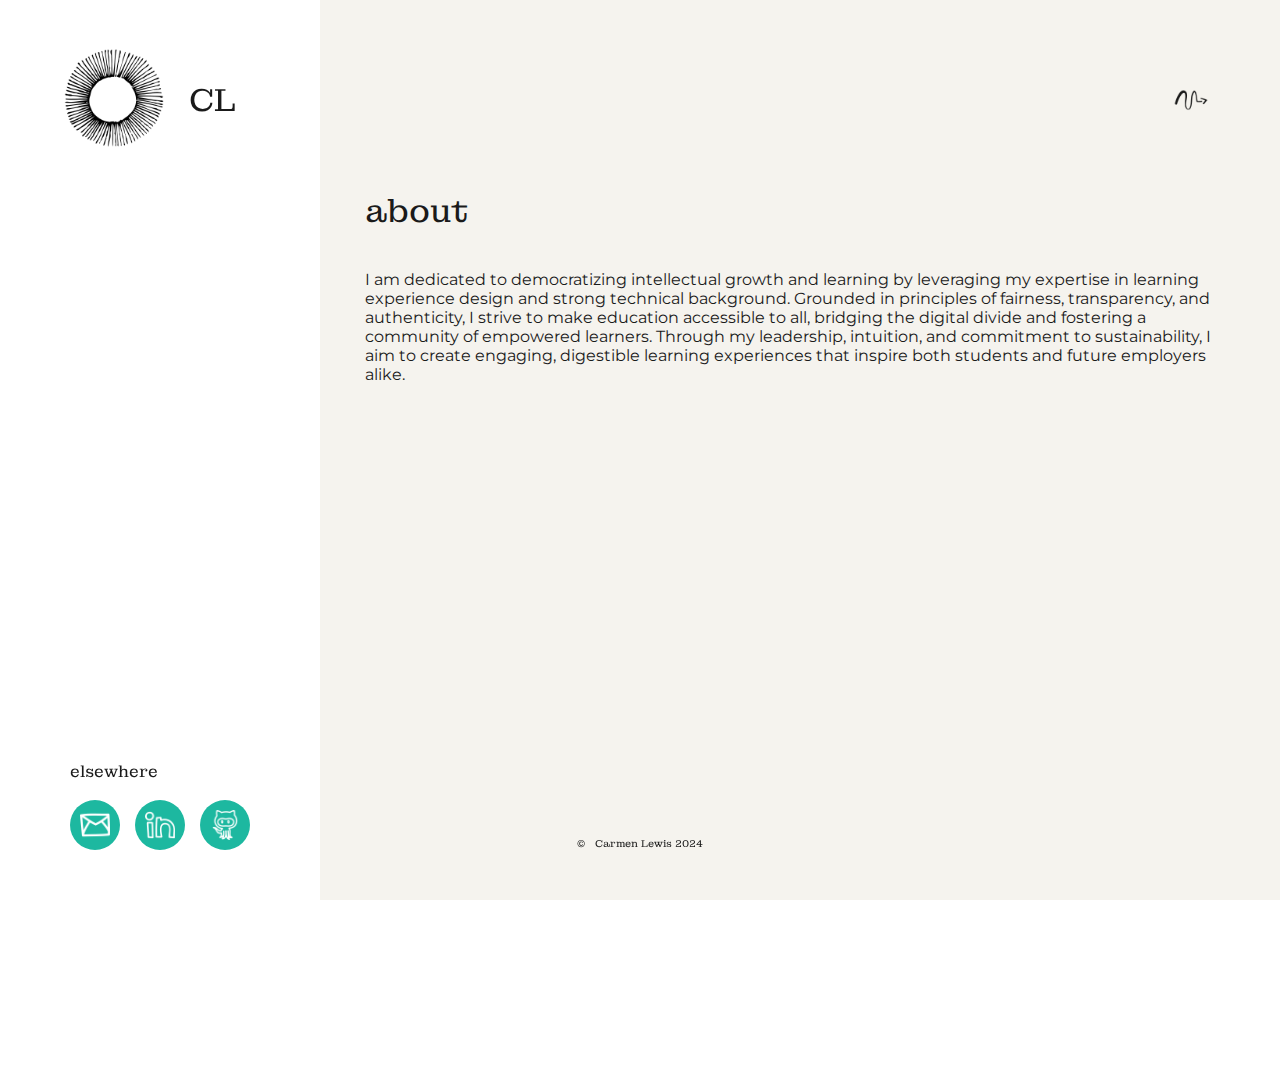
==== pages/about.html @ ff198712 "adding more pages and working on navigation" ====
<!DOCTYPE html>
<html lang="en">

<head>
    <meta charset="UTF-8">
    <meta name="viewport" content="width=device-width, initial-scale=1.0, maximum-scale=1.0, user-scalable=no">
    <title>CL</title>
    <link rel="stylesheet" href="/styles/styles.css">
</head>

<body>
    <div class="header-banner">
        <div class="header-items">
            <div class="title-container">
                <a class="main-link" href="main.html"><img src="/images/website-icon.png" class="icon"></a>
                <h1 class="title">CL</h1>
            </div>
            <div class="menu-container">
                <ul class="menu-items">
                    <li><a href="mission.html">mission</a></li>
                    <li><a href="about.html">about</a></li>
                    <li><a href="#articles">articles</a></li>
                    <li><a href="#projects">projects</a></li>
                    <li><a href="#research">research</a></li>
                </ul>
                <div class="menu-icon"></div>
            </div>
        </div>
    </div>

    <div class="main-container">
        <div class="left-main-container">
            <div class="elsewhere-container">
                <p class="accent-font">elsewhere</p>
                <div class="socials">
                    <a href="mailto:crmnlewis@gmail.com" class="socials-icon email"></a>
                    <a href="https://www.linkedin.com/in/carmenlewis/" class="socials-icon linkedin" target="_blank"></a>
                    <a href="https://github.com/Carmen-Lewis" class="socials-icon github" target="_blank"></a>
                </div>
            </div>
        </div>
    </div>

    <div class="right-section">
        <div class="full-page">
            <h1>about</h1>
            <p>I am dedicated to democratizing intellectual growth and learning by leveraging my expertise in learning experience design and strong technical background. Grounded in principles of fairness, transparency, and authenticity, I strive to make education accessible to all, bridging the digital divide and fostering a community of empowered learners. Through my leadership, intuition, and commitment to sustainability, I aim to create engaging, digestible learning experiences that inspire both students and future employers alike.</p>
        </div>
    </div>

    <div class="copyright">
        <span>&copy;</span>
        <span>Carmen Lewis 2024</span>
    </div>

    <script src="/scripts/main.js"></script>
</body>
</html>
---- styles/styles.css ----
@import url('https://fonts.googleapis.com/css2?family=Montagu+Slab:opsz,wght@16..144,100..700&family=Montserrat:ital,wght@0,100..900;1,100..900&display=swap');
@import url('https://fonts.googleapis.com/css2?family=Montserrat:ital,wght@0,100..900;1,100..900&display=swap');

:root {
    --primary-color: #FCBF49;
    --secondary-color: #D41956;
    --secondary-color-light: #EF4653;
    --accent-color: #3D3FE0;
    --accent-color-light: #1DB8A0;
    --light-color: #F5F3EE;
    --dark-color: #1A1A1A;

    --primary-font: 'Montserrat', sans-serif;
    --accent-font: 'Montagu Slab', serif;
}

body {
    margin: 0;
    padding: 0;
    height: 100%;
    overflow: hidden;
    color: var(--dark-color);
    font-family: var(--primary-font);
    background-color: white;
}

h1, h2, h3 {
    font-family: var(--accent-font); /* Use font-family property */
    font-weight: 400;
}

mark {
    background-color: var(--primary-color);
    padding: 2px;
}

.accent-font {
    font-family: var(--accent-font);
}

.type {
    color: var(--secondary-color-light);
    font-size: small;
    background-color: var(--light-color); /* Change to desired highlight color */
    padding: 0 5px;
    margin-right: 5px;
    cursor: pointer;
    transition: transform 0.3s;
    display: inline-block;

    &:hover {
        transform: scale(1.1);
    }
}

.landing-page {
    position: relative;
    height: 100vh;
    display: flex;
    align-items: center;
    justify-content: center;
}

.landing-page .left-section {
    flex: 1;
    background-color: white;
    flex-shrink: 0;
    width: 50%;
    z-index: 0;
}
    
.landing-page .right-section {
    position: absolute;
    right: 0;
    flex: 1;
    background-color: var(--light-color);
    flex-shrink: 0;
    min-height: 100%;
    z-index: 2;
    width: 50%;
    align-items: center;
    justify-content: center;
    transition: width 1s ease; /* Adjust the duration here */
}

.enter {
    display: block; /* Ensure the image is treated as a block element */
    width: auto; /* Ensure the image fills its container width */
    height: 50%; /* Maintain aspect ratio */
    z-index: 1;
    position: absolute;
    transition: transform 0.3s; /* Add transition effect */

    &:hover{
        transform: scale(1.3)
    }
}

.header-banner {
    height: 150px;
    align-items: center;
    z-index: 3;
    position: absolute;
}

.header-items {
    height: 100px;
    width: auto;
    position: fixed;
    top: 50px;
    /*left: 50px;*/
    left: 5%;
    right: 5%;
    display: flex;
    align-items: center;
    justify-content: space-between;
}

.title-container {
    height: 100px;
    display: flex;
    align-items: center;
}
    
.header-items .icon {
    width: 100px;
    height: 100px;
}

.header-items .title {
    margin-left: 25px; /* Adjust as needed */
    font-weight: normal;
}

.menu-container {
    height: 100px;
    width: auto;
    right: 0;
    display: flex;
    align-items: center;
    justify-content: flex-end;
}

.menu-items {
    display: none;
    list-style-type: none; /* Remove bullet points */
}

.menu-items.open {
    display: flex; /* Display the menu items when open */
}
            
.menu-items li {
    margin-right: 50px; /* Adjust the margin as needed */
}

.menu-items li:hover a {
    background-color: var(--secondary-color); /* Change to desired highlight color */
    transition: background-color 0.3s; /* Smooth transition */
    padding: 5px;
    color: white;
}

.menu-items a {
    font-family: var(--accent-font);
    text-decoration: none;
    color: var(--dark-color);
    padding: 5px;
}

.menu-icon {
    width: 50px;
    height: 50px;
    background-image: url('/images/menu-icon-dark.png');
    background-size: contain;
    cursor: pointer;
    transition: transform 0.3s; /* Add transition for smooth rotation */
}

.menu-icon.flip {
    transform: scaleX(-1); /* Return to original orientation when menu is open */
}

.menu-icon:hover {
    background-color: var(--secondary-color);
    border-radius: 50%;
    background-image: url('/images/menu-icon-light.png');
    background-size: contain;
}

.right-section {
    position: fixed;
    right: 0;
    top: 0;
    background-color: var(--light-color);
    min-height: 100%;
    z-index: 2;
    width: 75%;
    align-items: center;
    justify-content: center;
}

.main-container {
    z-index: 5;
    width: 100%;
    top: 180px;
    left: 5.5%;
    position: relative;
    height: 100vh;
    line-height: 25px;
    display: flex;
    align-items: flex-start;
}

.left-main-container {
    width: 27%;
    left: 0;
    padding-right: 15px;
}

.elsewhere-container {
    position: fixed;
    width: 100%;
    bottom: 50px;
}

.right-main-container {
    width: 57%;
    padding: 15px;
    display: flex;
    flex-direction: column;
    align-items: center;
    right: 0;
    justify-content: flex-end;
}

.carousel-container {
    width: 100%;
    display: flex;
    justify-content: center;
    align-items: center;
}

.carousel-view {
    display: flex;
    justify-content: space-between;
    align-items: center;
    gap: 10px;
    transition: all 0.25s ease-in;
    width: 100%;
}

.carousel-view .item-list {
    max-width: 950px;
    width: 100%;
    display: flex;
    gap: 20px;
    scroll-behavior: smooth;
    transition: all 0.25s ease-in;
    -ms-overflow-style: none; /* IE and Edge */
    scrollbar-width: none; /* Firefox */
    overflow: auto;
    scroll-snap-type: x mandatory;
    padding: 15px;
    padding-bottom: 40px;
}
  
/* Hide scrollbar for Chrome, Safari and Opera */
.item-list::-webkit-scrollbar {
    display: none;
}
  
.prev-btn {
    border: none;
    cursor: pointer;
    width: 30px;
    height: 30px;
    background: url('/images/next-dark.png');
    transform: scaleX(-1); 
    background-size: cover;
    background-repeat: none;
    cursor: pointer;
    transition: transform 0.3s; /* Add transition for smooth rotation */

    &:hover {
        transform: scaleX(-1) scale(1.3);
    }
}
  
.next-btn {
    border: none;
    cursor: pointer;
    width: 30px;
    height: 30px;
    background: url('/images/next-dark.png');
    background-size: cover;
    background-repeat: none;
    cursor: pointer;
    transition: transform 0.3s; /* Add transition for smooth rotation */

    &:hover {
        transform: scale(1.3);
    }
}
  
.item {
    scroll-snap-align: center;
    min-width: 318px;
    height: 382px;
    background-color: white;
    border-radius: 2px;
    padding: 15px;
    box-shadow: rgba(0, 0, 0, 0.1) 0px 10px 15px -3px, rgba(0, 0, 0, 0.05) 0px 4px 6px -2px;
    display: flex;
    flex-direction: column;
    align-items: left;

    p {
        margin-top: 15px;
        margin-right: 0;
    }
}

.card-preview {
    height: 300px;
    width: 100%;

    img {
        width: 100%; /* Allow the width to adjust automatically */
        max-width: 100%; /* Ensure the width does not exceed the container width */
        max-height: 100%;
        height: 100%; /* Fill the entire height of the container */
        object-fit: cover; /* Maintain aspect ratio and fit the entire image within the container */
    }
}

.card {
    background-color: white;
    border-radius: 2px;
    padding: 15px;
    box-shadow: rgba(0, 0, 0, 0.1) 0px 10px 15px -3px, rgba(0, 0, 0, 0.05) 0px 4px 6px -2px;
    display: flex;
    flex-direction: row;
    margin-bottom: 30px;
}


.card-preview-horizontal {
    position: relative;
    height: 200px;
    width: 200px;
    flex-shrink: 0;

    img {
        width: 100%; /* Allow the width to adjust automatically */
        max-width: 100%; /* Ensure the width does not exceed the container width */
        max-height: 100%;
        height: 100%; /* Fill the entire height of the container */
        object-fit: cover; /* Maintain aspect ratio and fit the entire image within the container */
    }
}

.card-preview-text {
    position: relative;
    width: auto;
    min-width: 50%;
    margin-left: 15px;
}

a {
    text-decoration: none; /* Remove default underline */
    position: relative; /* Position relative to create space for the line */
    display: inline-block;
    font-family: var(--accent-font);
    color: var(--dark-color);
}

a:visited {
    color: var(--dark-color);
}
 
p a::after {
    content: ''; /* Add pseudo-element */
    position: absolute; /* Position relative to its parent */
    left: -5px; /* Align with the left edge of the parent */
    bottom: 0; /* Position below the text */
    width: 100%; /* Full width */
    height: 4px; /* Height of the line */
    background-color: var(--primary-color); /* Yellow color */
    transition: height 0.3s; /* Add transition for smooth effect */
    z-index: -1;
    padding: 5px;
}

a:hover::after {
    height: 60%; /* Increase height on hover */
}

.main-link:hover {
    transform: scale(1.1);
}

.socials {
    display: flex;
    justify-content: space-between;
    left: 0;
    width: 180px;
    height: 50px;
}

.socials-icon{
    width: 50px;
    height: 50px;
    background-color: var(--accent-color-light);
    border-radius: 50%;
    background-size: 60%; /* Adjust the size of the icon */
    background-position: center; /* Center the icon */
    background-repeat: no-repeat; /* Prevent the icon from repeating */
    cursor: pointer;
    transition: transform 0.3s;

    &:hover {
        background-color: var(--accent-color);
        transform: scale(1.05);
    }
}

.socials-icon.email {
    background-image: url('/images/email-light.png');
}

.socials-icon.linkedin {
    background-image: url('/images/linkedin-light.png');
}

.socials-icon.github {
    background-image: url('/images/github-light.png');
}

.search-container {
    width: 180px;
    height: 50px;
    display: flex;
    align-items: flex-start;
    vertical-align: middle;
    align-items: center;
    position: relative;
}

.search-icon {
    width: 50px;
    height: 50px;
    background-size: 60%;
    background-image: url('/images/search-dark.png');
    background-position: center;
    background-repeat: no-repeat;
    cursor: pointer;
    transition: transform 0.3s; /* Add transition for smooth rotation */
    z-index: 20;
}

.search-icon:hover, .search-selected {
    background-color: var(--primary-color);
    border-radius: 50%;
    z-index: 20;

    &:hover {
        transform: scale(1.05);
    }
}

#search-bar {
    position: absolute;
    left: 10px;
    border: none;
    font-family: var(--primary-font);
    background-color: var(--light-color);
    width: 100%;
    height: 35px;
    border-radius: 25px;
    padding-left: 50px;
    z-index: 1;

    &::placeholder {
        color: var(--dark-color);
    }
}

.search-container #search-bar:focus {
    outline: none;
    border: 2px solid var(--primary-color);
}

.tags-container {
    margin-top: 15px;
    width: 180px;
    height: 50px;
    display: flex;
    align-items: flex-start;
    vertical-align: middle;
    align-items: left;
    position: relative;
    flex-direction: row;
}

.tags-icon {
    position: absolute;
    width: 50px;
    height: 50px;
    background-size: 100%;
    background-image: url('/images/tags-dark.png');
    background-position: center;
    background-repeat: no-repeat;
    cursor: pointer;
    transition: transform 0.3s; /* Add transition for smooth rotation */
    z-index: 20;
}

.tags-icon:hover {
    background-color: var(--primary-color);
    border-radius: 50%;
    z-index: 20;

    &:hover {
        transform: scale(1.05);
    }
}

.tags-icon.tags-selected {
    background-color: var(--primary-color);
    border-radius: 50%;
    z-index: 20;
    transform: scaleY(-1);

    &:hover {
        transform: scaleY(-1) scale(1.05);
    }
}

.tag-cloud {
    position: relative;
    flex-wrap: wrap;
    width: 100%;
    left: 50px;
  }
  
  .tag {
    margin: 5px;
    padding: 0px 5px;
    font-size: small;
    background-color: var(--light-color);
    color: var(--accent-color-light); 
    cursor: pointer;
    transition: transform 0.3s;

    &:hover {
        transform: scale(1.1);
    }
}

.full-page {
    position: relative;
    top: 155px;
    left: 30px;
    width: 90%;
    min-height: 100%;
    padding: 15px;
    display: flex;
    flex-direction: column;
    right: 0;
    justify-content: center;
}

.copyright {
    position: fixed;
    bottom: 50px;
    left: 0;
    right: 0;
    color: var(--dark-color);
    font-size: 10px;
    z-index: 3;
    display: flex; /* Use flexbox */
    justify-content: center; /* Center horizontally */
    align-items: center; /* Center vertically */
}

.copyright span {
    display: inline-block;
    margin: 0 5px;
    font-family: var(--accent-font);
}

@keyframes pulse {
    0% { transform: scale(1); }
    50% { transform: scale(1.1); }
    100% { transform: scale(1); }
}

@media (max-width: 1000px) {
    .menu-container {
        position: relative;
    }

    .menu-items {
        order: 2;
        display: none;
        flex-direction: column; /* Stack items vertically */
        align-items: flex-end; /* Align items to the right */
        margin-top: 300px; /* Add margin between menu and title */
        left: 5%;
        padding: 0;
        z-index: 999;
    }

    .menu-icon {
        position: absolute;
        order: 1;
        margin-top: auto;
    }

    /* allows spaces between sections */
    .menu-items li {
        margin-bottom: 10px; /* Add bottom margin for spacing */
        margin-right: 0;
        vertical-align: middle;
        z-index: 999;
    }

    .main-container {
        z-index: 1;
        display: inline;
    }

    .right-section {
        z-index: 0;
    }

    .left-main-container {
        width: 50%;
    }

    .socials {
        display: flex;
        flex-direction: column;
        height: auto;
    }

    .socials-icon {
        margin-bottom: 15px;
    }

    .right-main-container {
        display: none;
    }

    .full-page {
        left: 40px;
        width: 70%;
    }
}
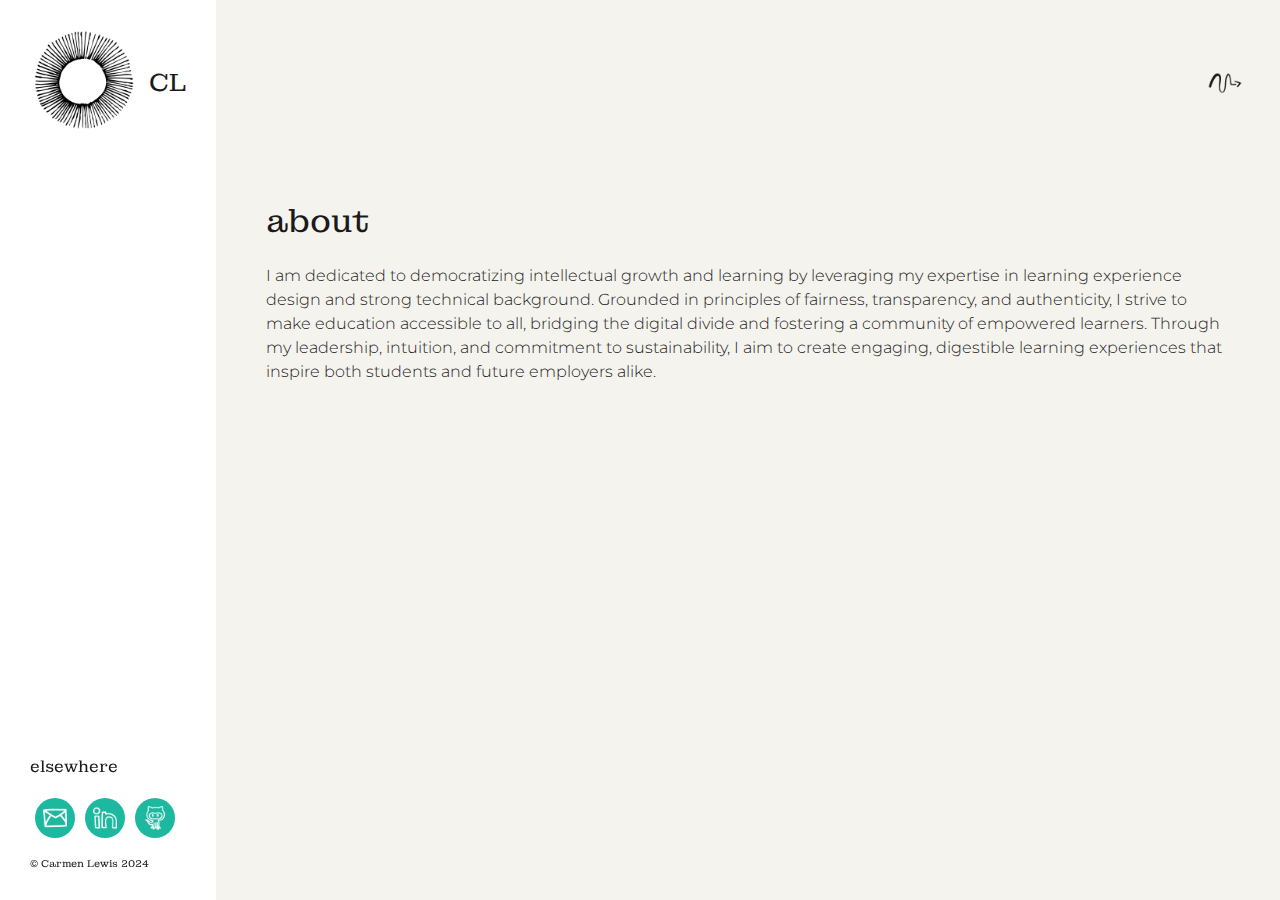
==== commit 6f38266a: "updating the last pages to use grid" ====
--- a/pages/about.html
+++ b/pages/about.html
@@ -4,55 +4,48 @@
 <head>
     <meta charset="UTF-8">
     <meta name="viewport" content="width=device-width, initial-scale=1.0, maximum-scale=1.0, user-scalable=no">
-    <title>CL</title>
-    <link rel="stylesheet" href="/styles/styles.css">
+    <title>about</title>
+    <link rel="stylesheet" href="/styles/pages.css">
 </head>
 
 <body>
-    <div class="header-banner">
-        <div class="header-items">
-            <div class="title-container">
-                <a class="main-link" href="main.html"><img src="/images/website-icon.png" class="icon"></a>
-                <h1 class="title">CL</h1>
-            </div>
-            <div class="menu-container">
-                <ul class="menu-items">
-                    <li><a href="mission.html">mission</a></li>
-                    <li><a href="about.html">about</a></li>
-                    <li><a href="#articles">articles</a></li>
-                    <li><a href="#projects">projects</a></li>
-                    <li><a href="#research">research</a></li>
-                </ul>
-                <div class="menu-icon"></div>
-            </div>
+    <header class="header-left">
+        <a class="main-link" href="/pages/main.html"><img src="/images/website-icon.png" class="main-icon"></a>
+        <span class="title">CL</span>
+    </header>
+    <header>
+        <div class="menu-icon"></div>
+        <ul class="menu-items">
+            <li><a href="/pages/mission.html">mission</a></li>
+            <li><a href="/pages/about.html">about</a></li>
+            <li><a href="#articles">articles</a></li>
+            <li><a href="#projects">projects</a></li>
+            <li><a href="#research">research</a></li>
+        </ul>
+    </header>
+
+    <nav>
+        <h4>elsewhere</h4>
+        <div class="socials">
+            <a href="mailto:crmnlewis@gmail.com" class="socials-icon email"></a>
+            <a href="https://www.linkedin.com/in/carmenlewis/" class="socials-icon linkedin" target="_blank"></a>
+            <a href="https://github.com/Carmen-Lewis" class="socials-icon github" target="_blank"></a>
         </div>
-    </div>
+        <br>
+        <span>&copy; Carmen Lewis 2024</span>
+    </nav>
 
-    <div class="main-container">
-        <div class="left-main-container">
-            <div class="elsewhere-container">
-                <p class="accent-font">elsewhere</p>
-                <div class="socials">
-                    <a href="mailto:crmnlewis@gmail.com" class="socials-icon email"></a>
-                    <a href="https://www.linkedin.com/in/carmenlewis/" class="socials-icon linkedin" target="_blank"></a>
-                    <a href="https://github.com/Carmen-Lewis" class="socials-icon github" target="_blank"></a>
-                </div>
-            </div>
-        </div>
-    </div>
-
-    <div class="right-section">
-        <div class="full-page">
-            <h1>about</h1>
-            <p>I am dedicated to democratizing intellectual growth and learning by leveraging my expertise in learning experience design and strong technical background. Grounded in principles of fairness, transparency, and authenticity, I strive to make education accessible to all, bridging the digital divide and fostering a community of empowered learners. Through my leadership, intuition, and commitment to sustainability, I aim to create engaging, digestible learning experiences that inspire both students and future employers alike.</p>
-        </div>
-    </div>
-
-    <div class="copyright">
-        <span>&copy;</span>
-        <span>Carmen Lewis 2024</span>
-    </div>
+    <article>
+        <h1>about</h1>
+        <p>I am dedicated to democratizing intellectual growth and learning by leveraging my expertise in learning
+            experience design and strong technical background. Grounded in principles of fairness, transparency, and
+            authenticity, I strive to make education accessible to all, bridging the digital divide and fostering a
+            community of empowered learners. Through my leadership, intuition, and commitment to sustainability, I aim
+            to create engaging, digestible learning experiences that inspire both students and future employers alike.
+        </p>
+    </article>
 
     <script src="/scripts/main.js"></script>
 </body>
+
 </html>--- a/styles/pages.css
+++ b/styles/pages.css
@@ -0,0 +1,419 @@
+@import url('https://fonts.googleapis.com/css2?family=Montagu+Slab:opsz,wght@16..144,100..700&family=Montserrat:ital,wght@0,100..900;1,100..900&display=swap');
+@import url('https://fonts.googleapis.com/css2?family=Montserrat:ital,wght@0,100..900;1,100..900&display=swap');
+
+:root {
+    --primary-color: #FCBF49;
+    --secondary-color: #D41956;
+    --secondary-color-light: #EF4653;
+    --accent-color: #3D3FE0;
+    --accent-color-light: #1DB8A0;
+    --light-color: #F5F3EE;
+    --dark-color: #1A1A1A;
+
+    --primary-font: 'Montserrat', sans-serif;
+    --accent-font: 'Montagu Slab', serif;
+}
+
+body {
+    height: 100vh;
+    display: grid;
+    grid-template-areas: 'header header'
+                         'nav main';
+    grid-template-columns: minmax(auto, 13.5em) 5fr;
+    grid-template-rows: auto 1fr auto;
+    overflow: hidden;
+
+    color: var(--dark-color);
+    font-family: var(--primary-font);
+    background-color: white;
+    margin: 0;
+}
+  
+h1 {
+    grid-area: header;
+    font-family: var(--accent-font);
+    font-weight: 400;
+}
+
+h2, h3, h4 {
+    font-family: var(--accent-font);
+    font-weight: 400;
+}
+
+p, ol {
+    font-weight: 300;
+    line-height: 1.5em;
+    z-index: 1;
+}
+
+a {
+    width: fit-content;
+    text-decoration: none;
+    position: relative;
+    display: inline-block;
+    font-family: var(--accent-font);
+    color: var(--dark-color);
+}
+
+a:visited {
+    color: var(--dark-color);
+}
+
+p a::after {
+    content: '';
+    position: absolute;
+    left: -5px;
+    bottom: 2px;
+    width: 100%;
+    background-color: var(--primary-color);
+    transition: transform 0.3s;
+    z-index: -1;
+    padding: 5px;
+}
+
+a:hover::after {
+    height: 60%; /* Increase height on hover */
+}
+
+header {
+    background-color: var(--light-color);
+    display: flex;
+    align-items: center;
+    justify-content: flex-end;
+    padding: 30px;
+}
+
+header .title {
+    margin-left: 15px;
+    font-size: 25px;
+    font-family: var(--accent-font);
+}
+
+.header-left {
+    display: flex;
+    flex-direction: row;
+    background-color: white;
+}
+
+.menu-items {
+    display: none;
+    list-style-type: none;
+    margin-right: 50px;
+}
+
+.menu-items.open {
+    display: flex;
+}
+            
+.menu-items li {
+    margin-right: 25px;
+}
+
+.menu-items li:hover a {
+    background-color: var(--secondary-color);
+    transition: background-color 0.3s;
+    padding: 5px;
+    color: white;
+}
+
+.menu-items a {
+    font-family: var(--accent-font);
+    text-decoration: none;
+    color: var(--dark-color);
+    padding: 5px;
+}
+
+.menu-icon {
+    width: 50px;
+    height: 50px;
+    background-image: url('/images/menu-icon-dark.png');
+    background-size: contain;
+    cursor: pointer;
+    transition: transform 0.3s; /* Add transition for smooth rotation */
+    position: fixed;
+    z-index: 1;
+}
+
+.menu-icon.flip {
+    transform: scaleX(-1); /* Return to original orientation when menu is open */
+}
+
+.menu-icon:hover {
+    background-color: var(--secondary-color);
+    border-radius: 50%;
+    background-image: url('/images/menu-icon-light.png');
+    background-size: contain;
+}
+
+.socials {
+    display: flex;
+    justify-content: space-between;
+    width: auto;
+}
+
+.socials-icon{
+    width: 40px;
+    height: 40px;
+    background-color: var(--accent-color-light);
+    border-radius: 50%;
+    background-size: 60%; /* Adjust the size of the icon */
+    background-position: center; /* Center the icon */
+    background-repeat: no-repeat; /* Prevent the icon from repeating */
+    cursor: pointer;
+    transition: transform 0.3s;
+    margin: 0 5px;
+
+    &:hover {
+        background-color: var(--accent-color);
+        transform: scale(1.05);
+    }
+}
+
+.socials-icon.email {
+    background-image: url('/images/email-light.png');
+}
+
+.socials-icon.linkedin {
+    background-image: url('/images/linkedin-light.png');
+}
+
+.socials-icon.github {
+    background-image: url('/images/github-light.png');
+}
+
+nav span {
+    font-size: 10px;
+    font-family: var(--accent-font);
+}
+
+.main-icon {
+    width: 100px;
+    height: 100px;
+}
+
+.main-link:hover {
+    transform: scale(1.1);
+}
+
+nav {
+    grid-area: nav;
+    padding: 30px;
+    display: flex;
+    flex-direction: column;
+    position: fixed;
+    bottom: 0;
+    z-index: 2;
+}
+  
+article {
+    grid-area: main;
+    padding: 15px 50px;
+    overflow-y: auto;
+    background-color: var(--light-color);
+}
+
+* {
+    box-sizing: border-box;
+}
+
+.intro-container {
+    width: 150%;
+    padding-right: 15px;
+    z-index: 1;
+    margin-left: 30px;
+}
+
+.carousel {
+    padding: 15px 50px;
+    padding-left: 150px;
+    text-align: center;
+}
+
+.carousel-container {
+    display: flex;
+    flex-direction: row;
+    justify-content: center;
+    align-items: center;
+}
+
+.item-list {
+    max-width: 950px;
+    width: 100%;
+    display: flex;
+    gap: 20px;
+    scroll-behavior: smooth;
+    transition: all 0.25s ease-in;
+    -ms-overflow-style: none; /* IE and Edge */
+    scrollbar-width: none; /* Firefox */
+    overflow: auto;
+    scroll-snap-type: x mandatory;
+    padding: 15px;
+    padding-bottom: 40px;
+}
+
+/* Hide scrollbar for Chrome, Safari and Opera */
+.item-list::-webkit-scrollbar {
+    display: none;
+}
+  
+.prev-btn {
+    border: none;
+    cursor: pointer;
+    width: 30px;
+    height: 30px;
+    background: url('/images/next-dark.png');
+    transform: scaleX(-1); 
+    background-size: cover;
+    background-repeat: none;
+    cursor: pointer;
+    transition: transform 0.3s; /* Add transition for smooth rotation */
+
+    &:hover {
+        transform: scaleX(-1) scale(1.3);
+    }
+}
+  
+.next-btn {
+    border: none;
+    cursor: pointer;
+    width: 30px;
+    height: 30px;
+    background: url('/images/next-dark.png');
+    background-size: cover;
+    background-repeat: none;
+    cursor: pointer;
+    transition: transform 0.3s; /* Add transition for smooth rotation */
+
+    &:hover {
+        transform: scale(1.3);
+    }
+}
+  
+.item {
+    scroll-snap-align: center;
+    min-width: 318px;
+    background-color: white;
+    border-radius: 2px;
+    padding: 15px;
+    box-shadow: rgba(0, 0, 0, 0.1) 0px 10px 15px -3px, rgba(0, 0, 0, 0.05) 0px 4px 6px -2px;
+    display: flex;
+    flex-direction: column;
+    transition: transform 0.3s;
+    cursor: pointer;
+
+    &:hover {
+        transform: scale(1.05);
+    }
+}
+
+.item p {
+    margin-top: 15px;
+    margin-right: 0;
+}
+
+.card-inner-small {
+    display: flex;
+    flex-direction: column;
+    text-align: left;
+}
+
+.card-preview {
+    width: 100%;
+}
+
+.card-preview img {
+    width: 100%; /* Allow the width to adjust automatically */
+    max-width: 100%; /* Ensure the width does not exceed the container width */
+    max-height: 100%;
+    height: 100%; /* Fill the entire height of the container */
+    object-fit: cover; /* Maintain aspect ratio and fit the entire image within the container */
+}
+
+.card-container {
+    display: flex;
+    flex-direction: column;
+    gap: 20px;
+}
+
+.card {
+    background-color: white;
+    border-radius: 2px;
+    padding: 15px;
+    box-shadow: rgba(0, 0, 0, 0.1) 0px 10px 15px -3px, rgba(0, 0, 0, 0.05) 0px 4px 6px -2px;
+    display: flex;
+    flex-direction: row;
+    transition: transform 0.3s;
+    cursor: pointer;
+    height: 180px;
+
+    &:hover {
+        transform: scale(1.01);
+    }
+}
+
+.card-inner {
+    display: flex;
+    flex-direction: row;
+}
+
+.card-preview-horizontal {
+    height: 100%;
+}
+
+.card-preview-horizontal img {
+    height: 100%;
+    object-fit: cover; 
+}
+
+.card-preview-text {
+    position: relative;
+    height: auto;
+    margin-left: 15px;
+}
+
+.card-preview-text p {
+    overflow: hidden;
+    text-overflow: ellipsis;
+    display: -webkit-box;
+    -webkit-line-clamp: 3; /* Number of lines to show before truncating */
+    -webkit-box-orient: vertical;
+    max-height: 72px;
+}
+
+.keyword-span {
+    position: relative;
+    bottom: 0px;
+    max-height: 19px;
+}
+
+.tag {
+    margin-right: 5px;
+    padding: 5px;
+    font-size: small;
+    background-color: var(--light-color);
+    color: var(--accent-color-light); 
+    cursor: pointer;
+    font-family: var(--primary-font);
+}
+
+.type {
+    width: fit-content;
+    color: var(--secondary-color-light);
+    font-size: small;
+    background-color: var(--light-color);
+    padding: 5px;
+    cursor: pointer;
+    font-family: var(--primary-font);
+}
+
+.button {
+    padding: 5px;
+}
+
+.button:hover {
+    background-color: var(--secondary-color);
+    transition: background-color 0.3s;
+    padding: 5px;
+    color: white;
+    display: inline-block;
+}